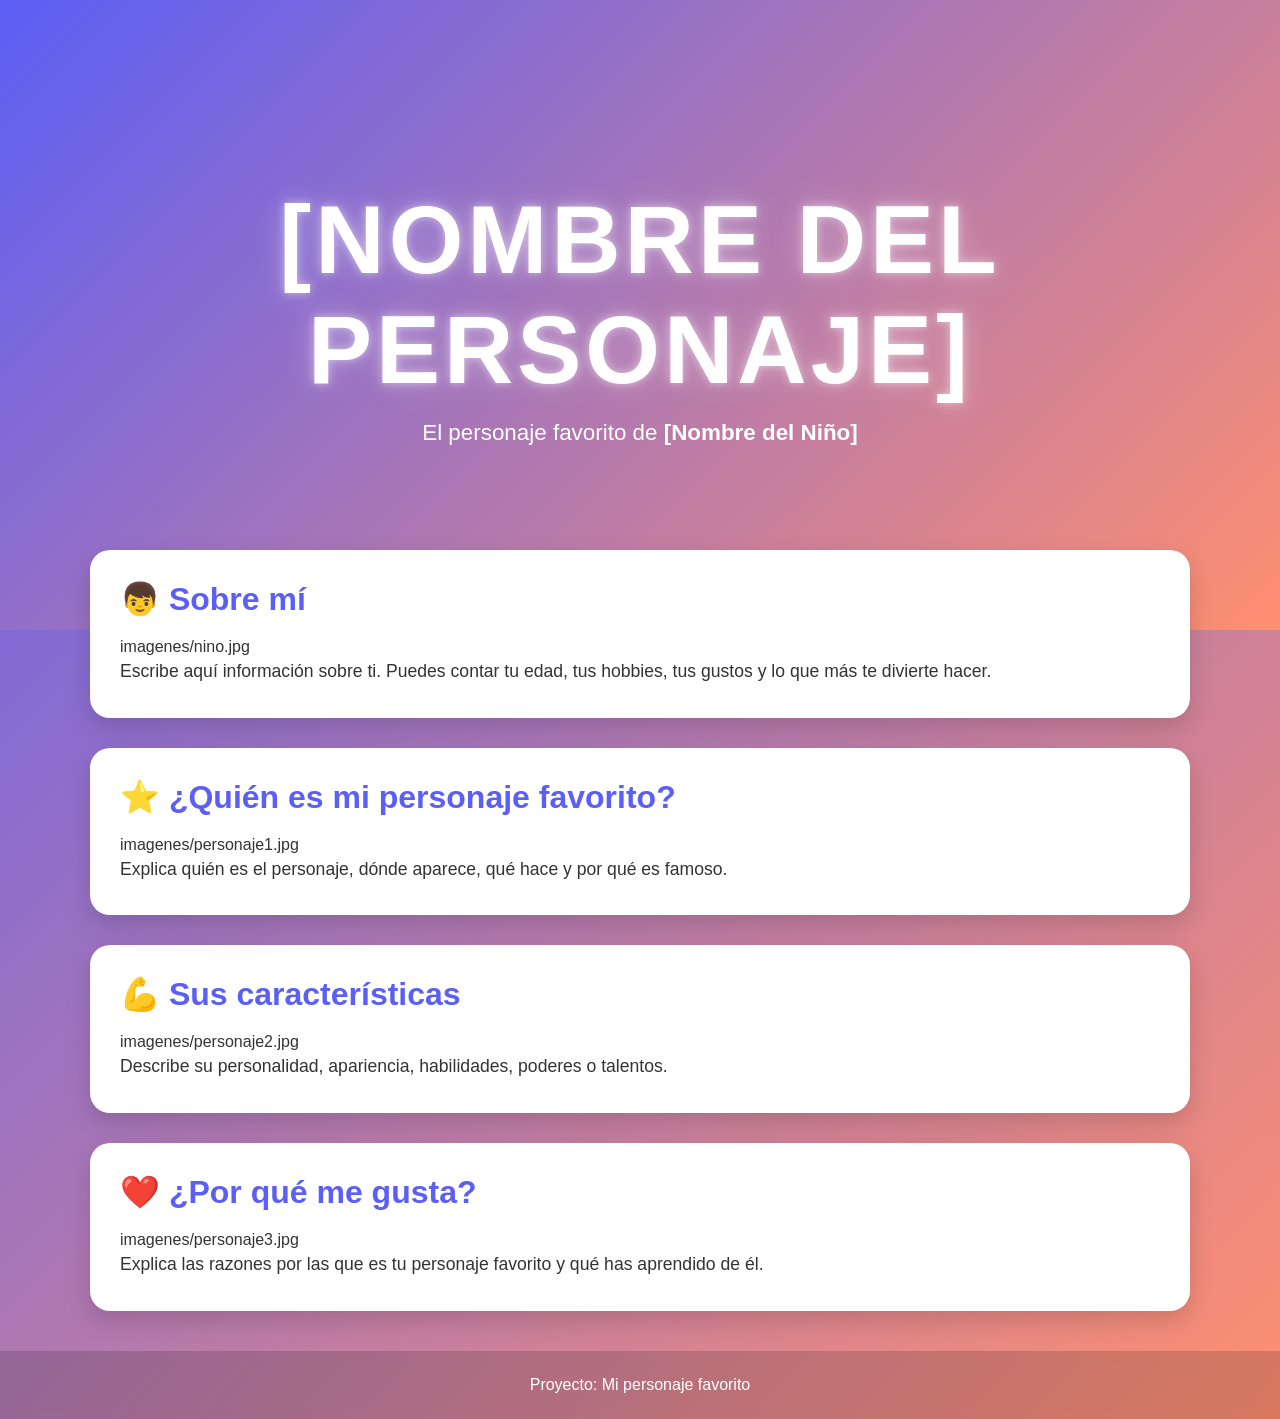
==== docs/personajeFavorito/index.html @ 59c66f8e "Automated update" ====
<!DOCTYPE html>
<html lang="es">

<head>
    <meta charset="UTF-8">
    <meta name="viewport" content="width=device-width, initial-scale=1.0">
    <title>[Nombre del Personaje]</title>
    <link rel="stylesheet" href="style.css">
</head>

<body>

    <header class="hero">
        <div class="hero-content">
            <h1>[NOMBRE DEL PERSONAJE]</h1>
            <p>El personaje favorito de <strong>[Nombre del Niño]</strong></p>
        </div>
    </header>

    <main>

        <section class="card">
            <h2>👦 Sobre mí</h2>
            imagenes/nino.jpg

            <p>
                Escribe aquí información sobre ti.
                Puedes contar tu edad, tus hobbies,
                tus gustos y lo que más te divierte hacer.
            </p>
        </section>

        <section class="card">
            <h2>⭐ ¿Quién es mi personaje favorito?</h2>
            imagenes/personaje1.jpg

            <p>
                Explica quién es el personaje, dónde aparece,
                qué hace y por qué es famoso.
            </p>
        </section>

        <section class="card">
            <h2>💪 Sus características</h2>
            imagenes/personaje2.jpg

            <p>
                Describe su personalidad, apariencia,
                habilidades, poderes o talentos.
            </p>
        </section>

        <section class="card">
            <h2>❤️ ¿Por qué me gusta?</h2>
            imagenes/personaje3.jpg

            <p>
                Explica las razones por las que es tu personaje favorito
                y qué has aprendido de él.
            </p>
        </section>

    </main>

    <footer>
        <p>Proyecto: Mi personaje favorito</p>
    </footer>

</body>

</html>
---- docs/personajeFavorito/style.css ----
/*======================================
  PALETA DE COLORES
======================================*/
:root {
    --color-primario: #5b5ff5;
    --color-secundario: #ff8f70;
}

/*======================================
  CONFIGURACIÓN GENERAL
======================================*/
* {
    margin: 0;
    padding: 0;
    box-sizing: border-box;
}

body {
    font-family: "Segoe UI", Arial, sans-serif;

    background: linear-gradient(
        135deg,
        var(--color-primario),
        var(--color-secundario)
    );

    min-height: 100vh;
    color: #333;
}

/*======================================
  HERO
======================================*/
.hero {
    height: 70vh;

    display: flex;
    justify-content: center;
    align-items: center;

    text-align: center;

    background: linear-gradient(
        135deg,
        var(--color-primario),
        var(--color-secundario)
    );

    color: white;
}

.hero-content {
    animation: aparecer 1.5s ease;
}

.hero h1 {
    font-size: clamp(3rem, 8vw, 6rem);
    letter-spacing: 4px;
    text-transform: uppercase;

    text-shadow:
        0 0 10px rgba(255,255,255,.5),
        0 0 30px rgba(255,255,255,.3);

    animation: flotar 3s ease-in-out infinite;
}

.hero p {
    font-size: 1.4rem;
    margin-top: 15px;
}

/*======================================
  CONTENEDOR
======================================*/
main {
    width: 90%;
    max-width: 1100px;

    margin: -80px auto 40px;
}

/*======================================
  TARJETAS
======================================*/
.card {
    background: white;

    margin-bottom: 30px;
    padding: 30px;

    border-radius: 20px;

    box-shadow: 0 10px 25px rgba(0,0,0,.15);

    transition: .3s;
}

.card:hover {
    transform: translateY(-8px);
}

.card h2 {
    color: var(--color-primario);
    margin-bottom: 20px;
    font-size: 2rem;
}

.card img {
    width: 100%;
    max-width: 450px;

    display: block;
    margin: 20px auto;

    border-radius: 15px;

    transition: .4s;
}

.card img:hover {
    transform: scale(1.05);
}

.card p {
    font-size: 1.1rem;
    line-height: 1.8;
}

/*======================================
  FOOTER
======================================*/
footer {
    text-align: center;

    padding: 25px;

    color: white;

    background: rgba(0,0,0,.15);

    backdrop-filter: blur(5px);
}

/*======================================
  ANIMACIONES
======================================*/
@keyframes aparecer {
    from {
        opacity: 0;
        transform: translateY(40px);
    }

    to {
        opacity: 1;
        transform: translateY(0);
    }
}

@keyframes flotar {
    0% {
        transform: translateY(0);
    }

    50% {
        transform: translateY(-10px);
    }

    100% {
        transform: translateY(0);
    }
}

/*======================================
  RESPONSIVE
======================================*/
@media (max-width: 768px) {

    .hero {
        height: 55vh;
    }

    .hero p {
        font-size: 1rem;
    }

    .card {
        padding: 20px;
    }

    .card h2 {
        font-size: 1.5rem;
    }
}
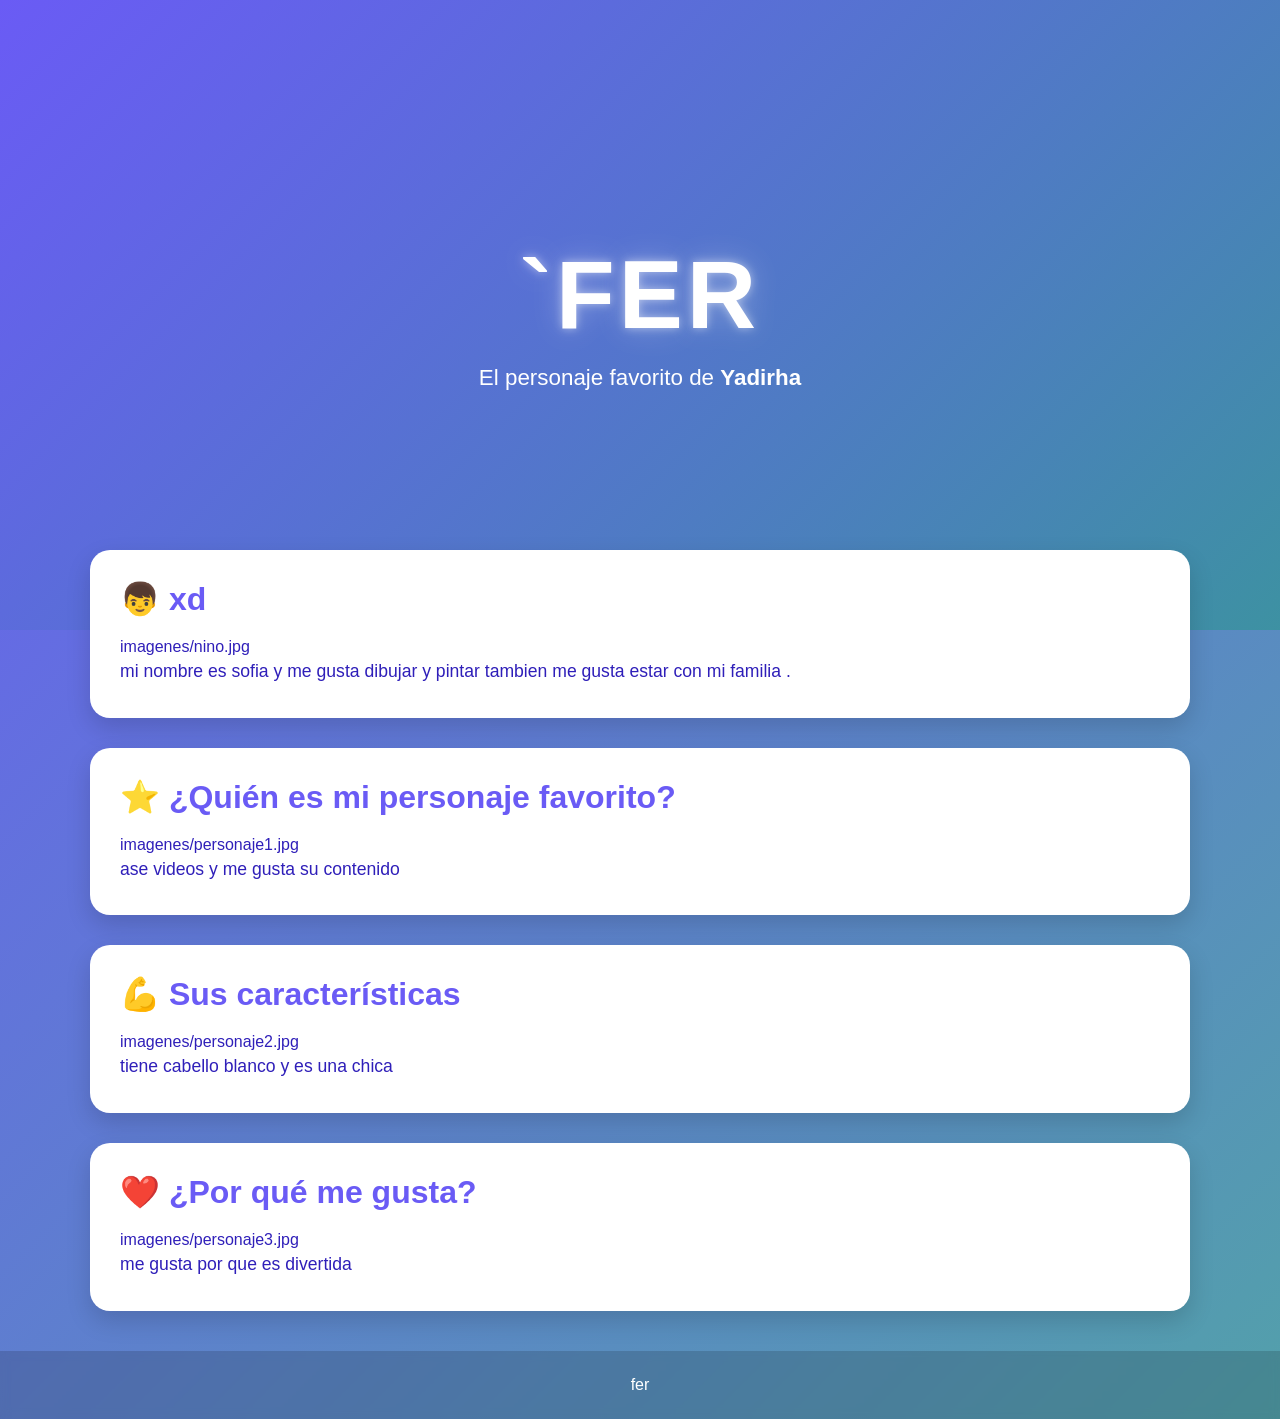
==== commit b245988d: "este es para mama y papa" ====
--- a/docs/personajeFavorito/index.html
+++ b/docs/personajeFavorito/index.html
@@ -4,7 +4,8 @@
 <head>
     <meta charset="UTF-8">
     <meta name="viewport" content="width=device-width, initial-scale=1.0">
-    <title>[Nombre del Personaje]</title>
+    <title>fer
+    </title>
     <link rel="stylesheet" href="style.css">
 </head>
 
@@ -12,21 +13,21 @@
 
     <header class="hero">
         <div class="hero-content">
-            <h1>[NOMBRE DEL PERSONAJE]</h1>
-            <p>El personaje favorito de <strong>[Nombre del Niño]</strong></p>
+            <h1>`fer</h1>
+            <p>El personaje favorito de <strong>Yadirha</strong></p>
         </div>
     </header>
 
     <main>
 
         <section class="card">
-            <h2>👦 Sobre mí</h2>
+            <h2>👦 xd</h2>
             imagenes/nino.jpg
 
             <p>
-                Escribe aquí información sobre ti.
-                Puedes contar tu edad, tus hobbies,
-                tus gustos y lo que más te divierte hacer.
+                mi nombre es sofia y me gusta dibujar y pintar 
+                tambien me gusta estar con mi familia
+                .
             </p>
         </section>
 
@@ -35,8 +36,7 @@
             imagenes/personaje1.jpg
 
             <p>
-                Explica quién es el personaje, dónde aparece,
-                qué hace y por qué es famoso.
+                ase videos  y me gusta su contenido
             </p>
         </section>
 
@@ -45,8 +45,7 @@
             imagenes/personaje2.jpg
 
             <p>
-                Describe su personalidad, apariencia,
-                habilidades, poderes o talentos.
+          tiene cabello blanco y es una chica 
             </p>
         </section>
 
@@ -55,15 +54,14 @@
             imagenes/personaje3.jpg
 
             <p>
-                Explica las razones por las que es tu personaje favorito
-                y qué has aprendido de él.
-            </p>
+              me gusta por que es divertida
+                        </p>
         </section>
 
     </main>
 
     <footer>
-        <p>Proyecto: Mi personaje favorito</p>
+        <p>fer</p>
     </footer>
 
 </body>
--- a/docs/personajeFavorito/style.css
+++ b/docs/personajeFavorito/style.css
@@ -2,8 +2,8 @@
   PALETA DE COLORES
 ======================================*/
 :root {
-    --color-primario: #5b5ff5;
-    --color-secundario: #ff8f70;
+    --color-primario: #6a5bf5;
+    --color-secundario: #39929ede;
 }
 
 /*======================================
@@ -25,7 +25,7 @@
     );
 
     min-height: 100vh;
-    color: #333;
+    color: #2f1fb9;
 }
 
 /*======================================
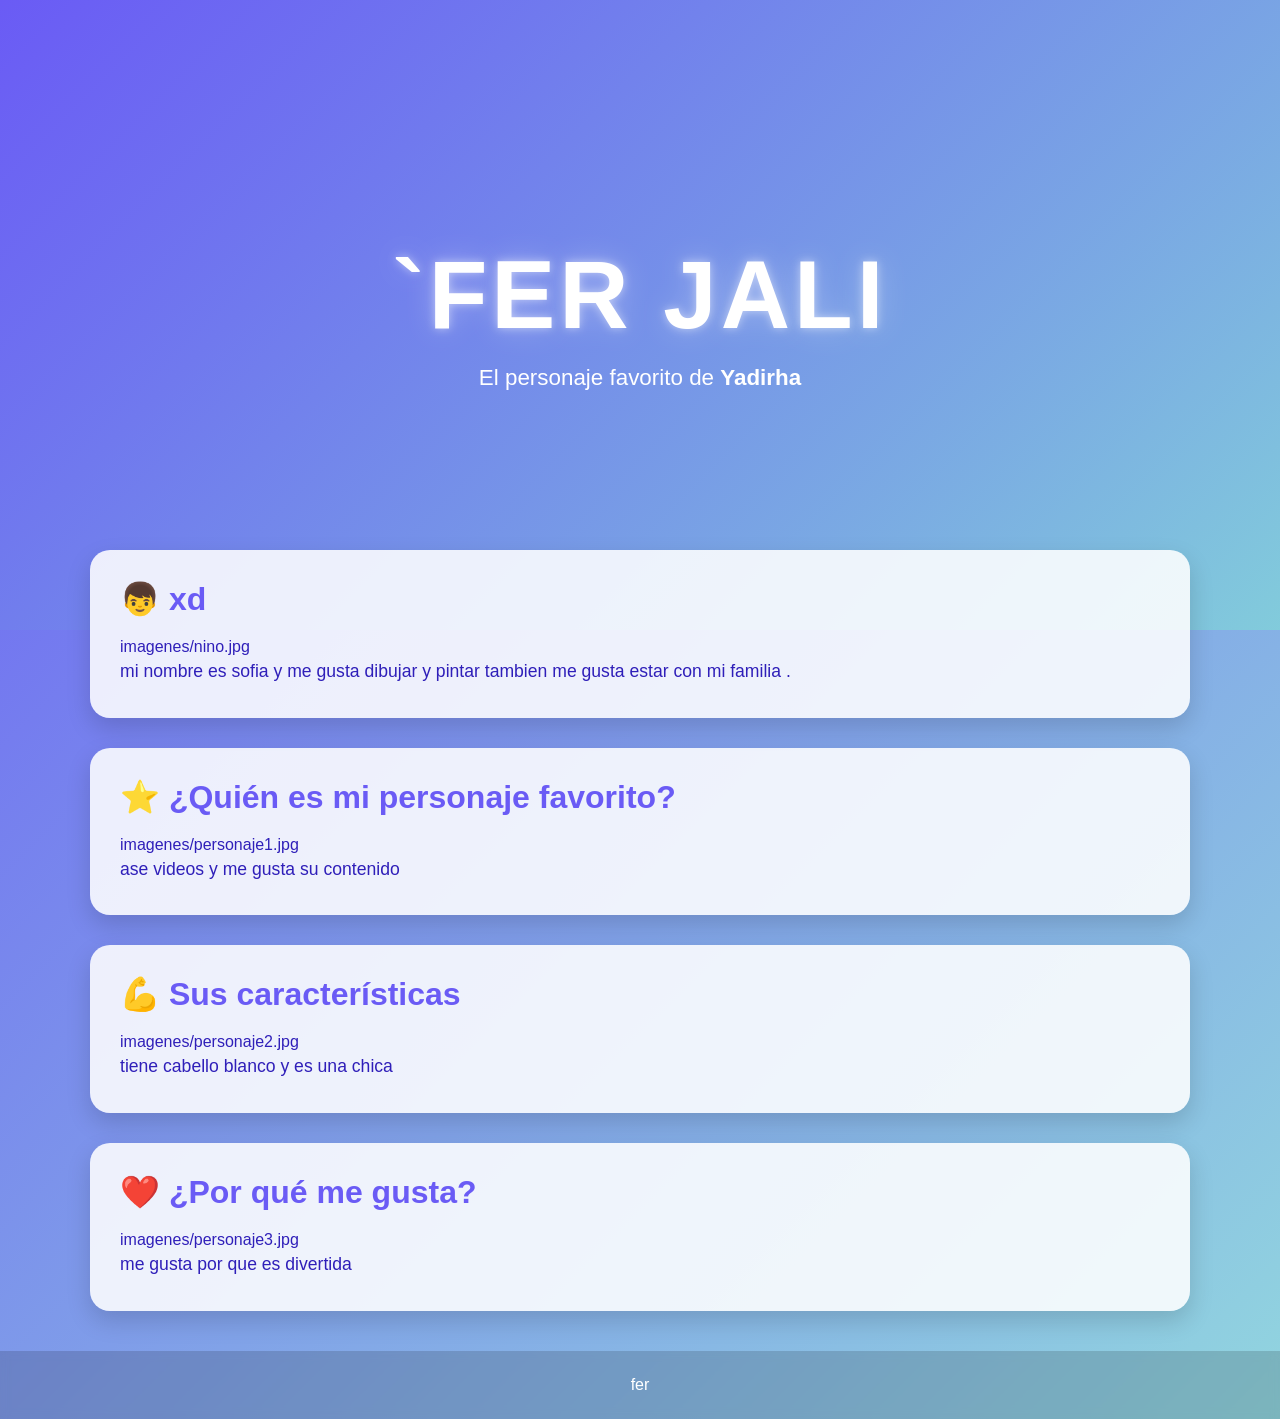
==== commit 1f2b0e42: "mensaje" ====
--- a/docs/personajeFavorito/index.html
+++ b/docs/personajeFavorito/index.html
@@ -13,7 +13,7 @@
 
     <header class="hero">
         <div class="hero-content">
-            <h1>`fer</h1>
+            <h1>`fer jali</h1>
             <p>El personaje favorito de <strong>Yadirha</strong></p>
         </div>
     </header>
--- a/docs/personajeFavorito/style.css
+++ b/docs/personajeFavorito/style.css
@@ -3,7 +3,7 @@
 ======================================*/
 :root {
     --color-primario: #6a5bf5;
-    --color-secundario: #39929ede;
+    --color-secundario: #81cfdade;
 }
 
 /*======================================
@@ -84,7 +84,7 @@
   TARJETAS
 ======================================*/
 .card {
-    background: white;
+    background: rgba(255, 255, 255, 0.87);
 
     margin-bottom: 30px;
     padding: 30px;
